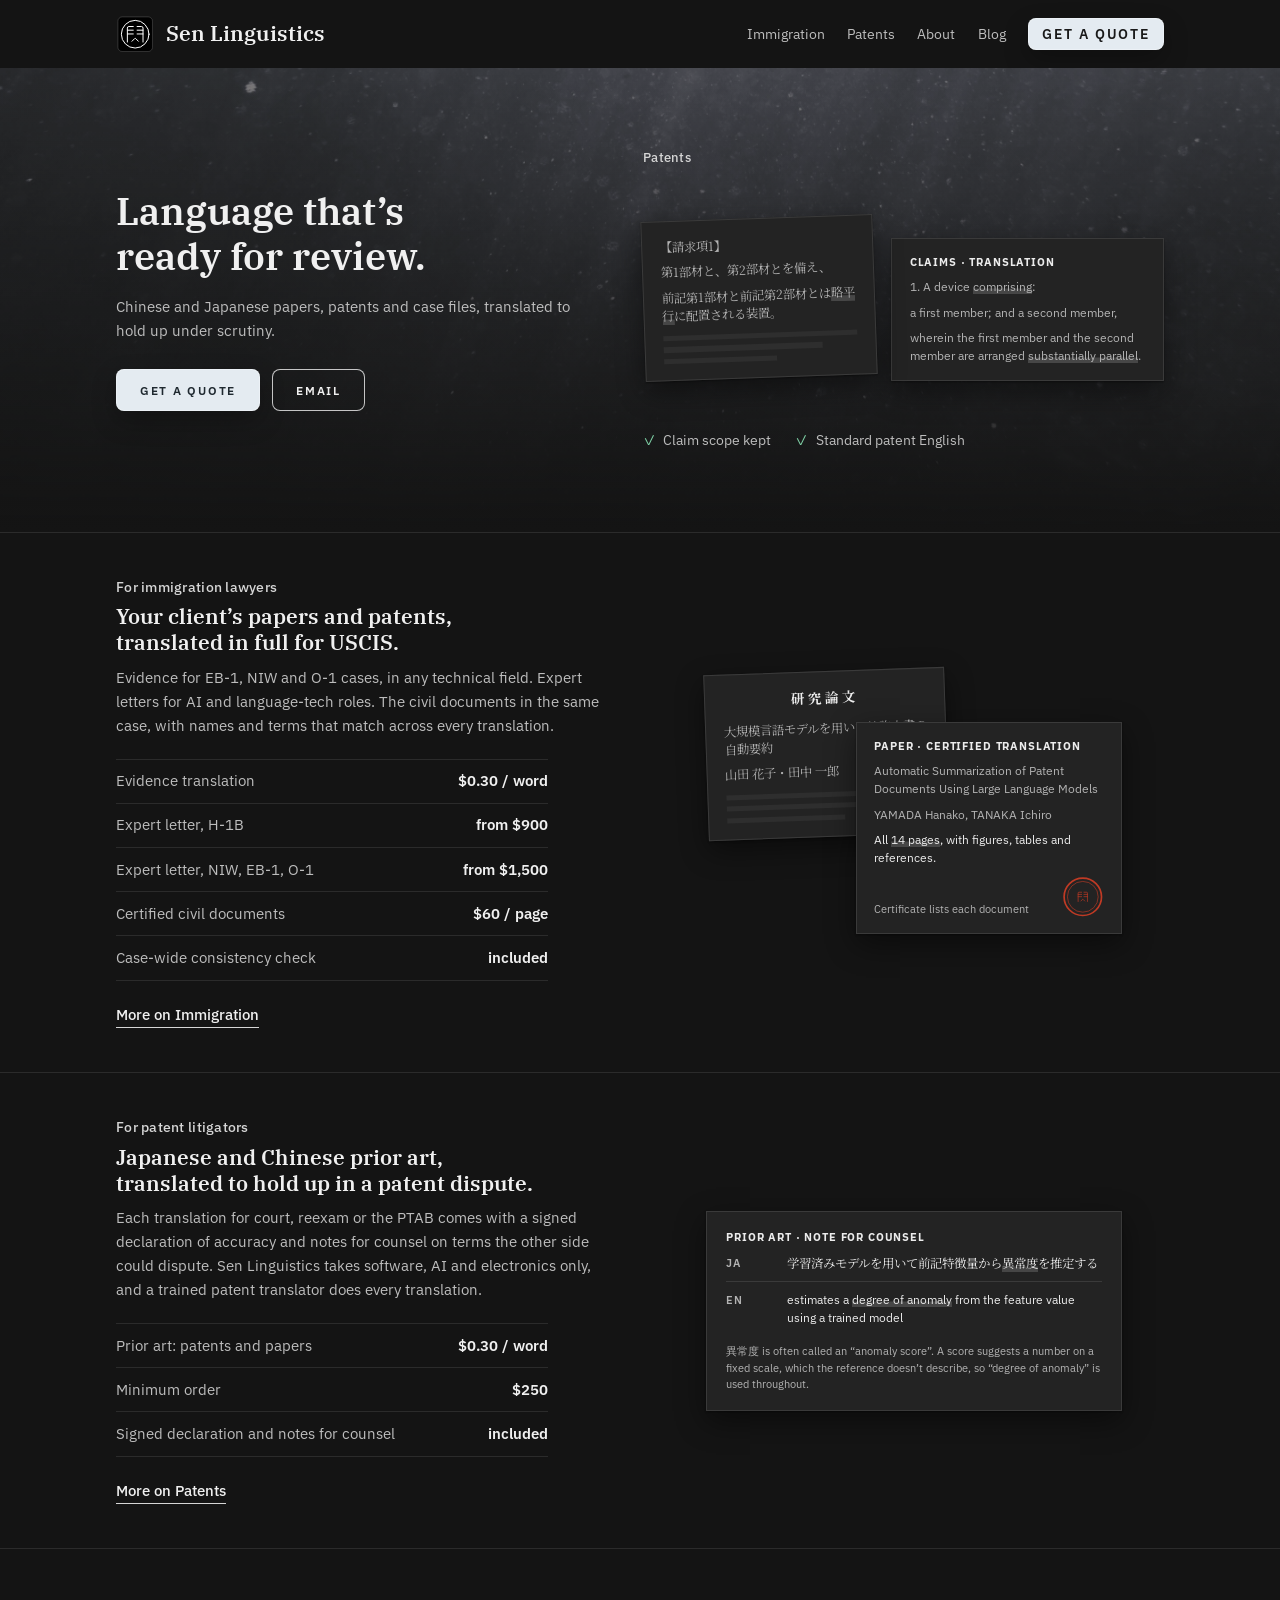
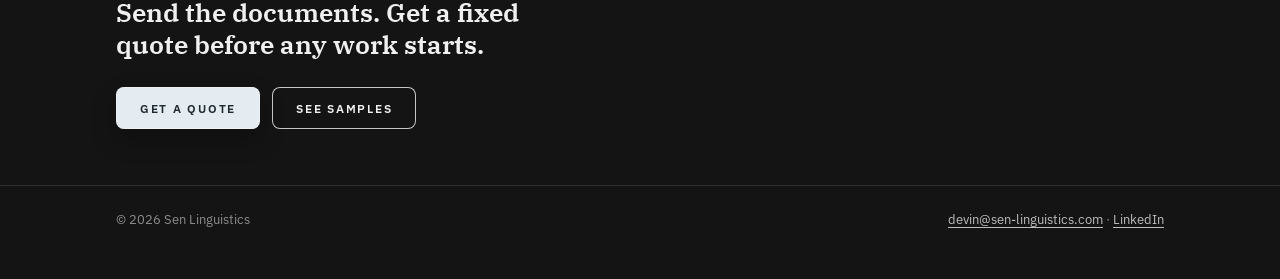
==== index.html @ d00430a5 "copy: drop commas before "and" where it joins phrases, not clauses Co-Authored-By: Claude Opus 5.5 <" ====
<!doctype html>
<html lang="en">
<head>
<meta charset="utf-8">
<meta name="viewport" content="width=device-width, initial-scale=1, viewport-fit=cover">
<title>Sen Linguistics · Chinese and Japanese translation for US cases</title>
<meta name="description" content="Sen Linguistics makes Chinese and Japanese documents hold up in US cases. Evidence translation and AI expert letters for immigration cases. Prior art translation for patent disputes.">
<meta property="og:title" content="Sen Linguistics">
<meta property="og:description" content="Language that's ready for review. Chinese and Japanese papers, patents and case files, translated to hold up under scrutiny.">
<meta property="og:type" content="website">
<meta property="og:url" content="https://sen-linguistics.com/">
<meta name="theme-color" content="#15181b">
<link rel="icon" type="image/png" href="images/favicon1.png">
<link rel="preconnect" href="https://fonts.googleapis.com">
<link rel="preconnect" href="https://fonts.gstatic.com" crossorigin>
<link href="https://fonts.googleapis.com/css2?family=IBM+Plex+Sans:wght@400;500;600;700&family=IBM+Plex+Serif:wght@500;600&display=swap" rel="stylesheet">
<link href="https://fonts.googleapis.com/css2?family=Noto+Serif+JP:wght@500&display=swap" rel="stylesheet">
<link href="https://fonts.googleapis.com/css2?family=Noto+Serif+SC:wght@500&text=0123456789%E3%80%80%E3%80%82%E4%B8%80%E4%B8%89%E4%B9%9D%E4%B9%A6%E4%BA%8E%E4%BA%AC%E4%BA%B2%E4%BC%9F%E5%85%AC%E5%85%B9%E5%87%BA%E5%8C%97%E5%9B%9B%E5%9B%BD%E5%A4%84%E5%B8%82%E5%B9%B4%E5%BB%BA%E5%BC%A0%E6%97%A5%E6%98%8E%E6%9C%88%E6%9D%8E%E6%AF%8D%E7%88%B6%E7%94%9F%E7%A7%80%E8%8B%B1%E8%AF%81%EF%BC%9A&display=swap" rel="stylesheet">
<link rel="stylesheet" href="assets/site.css?v=20261106f">
</head>
<body>
<a class="skip" href="#main">Skip to content</a>

<svg width="0" height="0" style="position:absolute" aria-hidden="true">
  <symbol id="seal" viewBox="0 0 100 100">
    <circle cx="50" cy="50" r="45" fill="none" stroke="currentColor" stroke-width="4"/>
    <circle cx="50" cy="50" r="37" fill="none" stroke="currentColor" stroke-width="1.5"/>
    <g fill="none" stroke="currentColor" stroke-width="3" stroke-linecap="round" transform="translate(50 50) scale(.55) translate(-50 -50)">
      <path d="M29.6 70.5V34q0-4 4-4H45M29.6 39.6H45M29.6 49.4H45"/>
      <path d="M70.4 70.5V34q0-4-4-4H55M70.4 39.6H55M70.4 49.4H55"/>
      <path d="M41.7 68.4l7-7q1.3-1.3 2.6 0l7 7"/>
    </g>
  </symbol>
</svg>

<header class="masthead">
  <div class="wrap">
    <a class="brand" href="index.html" aria-label="Sen Linguistics home">
      <svg viewBox="0 0 100 100" aria-hidden="true">
        <rect class="logo-bg" x="5" y="5" width="90" height="90" rx="11"/>
        <g class="logo-ln" fill="none" stroke-width="2.6" stroke-linecap="round" stroke-linejoin="round">
          <circle cx="50" cy="50" r="36"/>
          <path d="M29.6 70.5V34q0-4 4-4H45M29.6 39.6H45M29.6 49.4H45"/>
          <path d="M70.4 70.5V34q0-4-4-4H55M70.4 39.6H55M70.4 49.4H55"/>
          <path d="M41.7 68.4l7-7q1.3-1.3 2.6 0l7 7"/>
        </g>
      </svg>
      Sen Linguistics
    </a>
    <nav class="nav" aria-label="Main">
      <a href="immigration.html">Immigration</a>
      <a href="patents.html">Patents</a>
      <a href="about.html">About</a>
      <a href="blog/">Blog</a>
      <a class="btn primary" href="quote.html">Get a quote</a>
    </nav>
  </div>
</header>

<main id="main">

<section class="hero">
  <div class="wrap">
    <div>
      <h1>Language that&rsquo;s ready for review.</h1>
      <p class="lede">Chinese and Japanese papers, patents and case files, translated to hold up under scrutiny.</p>
      <div class="ctas">
        <a class="btn primary" href="quote.html">Get a quote</a>
        <a class="btn ghost" href="mailto:devin@sen-linguistics.com">Email</a>
      </div>
    </div>

    <figure class="file" aria-label="Examples of finished work: immigration and patents">
      <div class="slides">
        <div class="slide is-on" aria-hidden="false">
          <p class="kind">Immigration</p>
          <div class="docs">
            <div class="doc g1 zh" lang="zh-Hans">
              <p class="t">公证书</p>
              <p class="s">兹证明张伟于一九九三年四月一日出生于北京市。</p>
              <p class="s">父亲：张建国　母亲：李秀英</p>
              <div class="lines"><i></i><i></i></div>
              <div class="end"><span class="hanko">公证<br>处</span></div>
            </div>
            <div class="doc g2">
              <p class="t">Notarial certificate (birth) · certified translation</p>
              <p class="s">This is to certify that <mark>ZHANG Wei</mark> was born in Beijing on <mark>April 1, 1993</mark>.</p>
              <p class="s">Father: ZHANG Jianguo. Mother: LI Xiuying.</p>
              <p class="s">[Seal: Notary public office]</p>
              <div class="end"><svg class="seal" aria-hidden="true"><use href="#seal"/></svg></div>
            </div>
          </div>
          <p class="result"><span>Names match the passport</span><span>Certified to USCIS rules</span></p>
        </div>
        <div class="slide" aria-hidden="true">
          <p class="kind">Patents</p>
          <div class="docs">
            <div class="doc g1" lang="ja">
              <p class="s">【請求項1】</p>
              <p class="s">第1部材と、第2部材とを備え、</p>
              <p class="s">前記第1部材と前記第2部材とは<mark>略平行</mark>に配置される装置。</p>
              <div class="lines"><i></i><i></i><i></i></div>
            </div>
            <div class="doc g2">
              <p class="t">Claims · translation</p>
              <p class="s">1. A device <mark>comprising</mark>:</p>
              <p class="s">a first member; and a second member,</p>
              <p class="s">wherein the first member and the second member are arranged <mark>substantially parallel</mark>.</p>
            </div>
          </div>
          <p class="result"><span>Claim scope kept</span><span>Standard patent English</span></p>
        </div>
      </div>
    </figure>
  </div>
</section>

<div class="doors">
  <section class="door" id="immigration">
    <div class="wrap">
      <div>
        <p class="who">For immigration lawyers</p>
        <h2>Your client&rsquo;s papers and patents, translated in full for USCIS.</h2>
        <p class="sub">Evidence for EB-1, NIW and O-1 cases, in any technical field. Expert letters for AI and language-tech roles. The civil documents in the same case, with names and terms that match across every translation.</p>
        <ul class="menu">
          <li><span>Evidence translation</span><b>$0.30 / word</b></li>
          <li><span>Expert letter, H-1B</span><b>from $900</b></li>
          <li><span>Expert letter, NIW, EB-1, O-1</span><b>from $1,500</b></li>
          <li><span>Certified civil documents</span><b>$60 / page</b></li>
          <li><span>Case-wide consistency check</span><b>included</b></li>
        </ul>
        <a class="more" href="immigration.html">More on Immigration</a>
      </div>
      <div class="pic">
        <div class="stack">
          <div class="doc d1" lang="ja">
            <p class="t">研究論文</p>
            <p class="s">大規模言語モデルを用いた特許文書の自動要約</p>
            <p class="s">山田 花子・田中 一郎</p>
            <div class="lines"><i></i><i></i><i></i></div>
          </div>
          <div class="doc d2">
            <p class="t">Paper · certified translation</p>
            <p class="s">Automatic Summarization of Patent Documents Using Large Language Models</p>
            <p class="s">YAMADA Hanako, TANAKA Ichiro</p>
            <p>All <mark>14 pages</mark>, with figures, tables and references.</p>
            <div class="foot"><span>Certificate lists each document</span><svg class="seal" aria-hidden="true"><use href="#seal"/></svg></div>
          </div>
        </div>
      </div>
    </div>
  </section>

  <section class="door" id="patents">
    <div class="wrap">
      <div>
        <p class="who">For patent litigators</p>
        <h2>Japanese and Chinese prior art, translated to hold up in a patent dispute.</h2>
        <p class="sub">Each translation for court, reexam or the PTAB comes with a signed declaration of accuracy and notes for counsel on terms the other side could dispute. Sen Linguistics takes software, AI and electronics only, and a trained patent translator does every translation.</p>
        <ul class="menu">
          <li><span>Prior art: patents and papers</span><b>$0.30 / word</b></li>
          <li><span>Minimum order</span><b>$250</b></li>
          <li><span>Signed declaration and notes for counsel</span><b>included</b></li>
        </ul>
        <a class="more" href="patents.html">More on Patents</a>
      </div>
      <div class="pic">
        <div class="doc claim">
          <p class="t">Prior art · note for counsel</p>
          <div class="row"><span class="k">JA</span><span class="ja" lang="ja">学習済みモデルを用いて前記特徴量から<mark>異常度</mark>を推定する</span></div>
          <div class="row"><span class="k">EN</span><span>estimates a <mark>degree of anomaly</mark> from the feature value using a trained model</span></div>
          <p class="note"><span lang="ja">異常度</span> is often called an &ldquo;anomaly score&rdquo;. A score suggests a number on a fixed scale, which the reference doesn&rsquo;t describe, so &ldquo;degree of anomaly&rdquo; is used throughout.</p>
        </div>
      </div>
    </div>
  </section>
</div>

<section class="cta">
  <div class="wrap">
    <h2>Send the documents. Get a fixed quote before any work starts.</h2>
    <div class="ctas">
      <a class="btn primary" href="quote.html">Get a quote</a>
      <a class="btn ghost" href="samples.html">See samples</a>
    </div>
  </div>
</section>

</main>

<footer>
  <div class="wrap">
    <span>© 2026 Sen Linguistics</span>
    <span><a href="mailto:devin@sen-linguistics.com">devin@sen-linguistics.com</a> · <a href="https://www.linkedin.com/in/dt-johnson/" rel="noopener">LinkedIn</a></span>
  </div>
</footer>
<script src="assets/site.js?v=20261105c"></script>
<script src="assets/motion.js?v=20261106a"></script>
</body>
</html>
---- assets/site.css ----
/* Sen Linguistics site styles (home + quote; later pages reuse these).
   Layout: quiet, ruled, print-like. One idea per section, one picture per idea.
   East Asian touches: the 閃 logo, seal-red marks, and source text inside examples. */
/* Palette taken from the current site: dark slate from the underwater photo,
   white text, pale ice-blue highlights, light buttons. Documents in drawings stay paper-white.
   Seal red is only for seals, stamps and marks on documents. One dark look for every viewer. */
:root{
  --paper:#141414;
  --sheet:#1c1c1c;
  --ink:#f0f0f0;
  --ink-2:#bdbdbd;
  --ink-3:#8c8c8c;
  --rule:#2b2b2b;
  --rule-strong:#555555;
  --tint:#202020;
  --accent:#d6d6d6;
  --btn:#ececec;
  --btn-ink:#1a1a1a;
  --btn-hover:#ffffff;
  --shu:#e0664c;
  --shu-soft:rgba(224,102,76,.12);
  --focus:#d6d6d6;
  --ok:#7fd1a6;
  --shadow:0 1px 2px rgba(0,0,0,.4),0 10px 28px rgba(0,0,0,.45);
  --doc:#232323;
  --doc-ink:#ececec;
  --doc-ink-2:#b3b3b3;
  --doc-ink-3:#8a8a8a;
  --doc-rule:#3a3a3a;
  --doc-tint:#2e2e2e;
  --sans:"IBM Plex Sans","Segoe UI",system-ui,sans-serif;
  --serif:"IBM Plex Serif",Georgia,serif;
  --mono:"IBM Plex Mono",ui-monospace,Consolas,monospace;
  --ja:"Noto Serif JP","Hiragino Mincho ProN","Yu Mincho",serif;
  --zh:"Noto Serif SC","Songti SC","SimSun",serif;
  color-scheme:dark;
}

*{box-sizing:border-box}
[hidden]{display:none!important}
html{-webkit-text-size-adjust:100%}
@media (prefers-reduced-motion: no-preference){html{scroll-behavior:smooth}}
body{margin:0;background:var(--paper);color:var(--ink);font-family:var(--sans);font-size:15px;line-height:1.6}
a{color:inherit;text-decoration-thickness:1px;text-underline-offset:.22em}
a:hover{color:var(--accent)}
:focus-visible{outline:2px solid var(--focus);outline-offset:2px}
p{margin:0}
h1,h2,h3{margin:0;font-family:var(--serif);font-weight:600;text-wrap:balance}
.wrap{max-width:68rem;margin:0 auto;padding-left:max(20px,env(safe-area-inset-left,0px));padding-right:max(20px,env(safe-area-inset-right,0px))}
.ja{font-family:var(--ja)}
.draft{color:var(--shu);font-size:.7rem;white-space:nowrap;font-weight:400;vertical-align:.1em;margin-left:.3em}
.skip{position:absolute;left:-999px;top:.5rem;background:var(--ink);color:var(--paper);padding:.4rem .8rem;z-index:10}
.skip:focus{left:1rem}
section[id]{scroll-margin-top:1rem}

/* buttons */
.btn{display:inline-flex;align-items:center;gap:.5rem;font:inherit;font-weight:600;font-size:.95rem;text-decoration:none;padding:.7rem 1.15rem;border:1px solid var(--ink);line-height:1.2;cursor:pointer}
.btn.primary{background:var(--btn);color:var(--btn-ink);border-color:var(--btn)}
.btn.primary:hover{background:var(--btn-hover);border-color:var(--btn-hover);color:var(--btn-ink)}
.btn.ghost{background:transparent;color:var(--ink)}
.btn.ghost:hover{border-color:var(--accent);color:var(--accent)}
.more{font-weight:500;font-size:.92rem;text-decoration:none;border-bottom:1px solid var(--accent);padding-bottom:.05rem}
.more:hover{color:var(--accent)}

/* header */
.masthead .wrap{display:flex;align-items:center;gap:1.5rem;min-height:4.25rem;flex-wrap:wrap;padding-block:.6rem}
.brand{display:flex;align-items:center;gap:.7rem;text-decoration:none;font-family:var(--serif);font-weight:600;font-size:1.3rem;letter-spacing:.005em}
.brand svg{width:2.4rem;height:2.4rem;flex:none}
.logo-bg{fill:#000;stroke:rgba(255,255,255,.22);stroke-width:2} .logo-ln{stroke:#fff}
.nav{display:flex;align-items:center;gap:1.4rem;flex-wrap:wrap;font-size:.9rem;margin-left:auto}
.nav a{text-decoration:none;color:var(--ink-2)}
.nav a:hover,.nav a[aria-current]{color:var(--ink)}
.nav a.btn{color:var(--btn-ink);padding:.45rem .85rem;font-size:.88rem}
.nav a.btn:hover{color:var(--btn-ink)}

/* ---------- HOME ---------- */
/* Hero: promise + who on the left, a 3-slide rotation of finished work on the right.
   Then one row per client (Immigration, Patents, Workflows): label, heading, prices, picture. */

/* paper documents inside drawings */
.doc{--seal:#c03a24;background:var(--doc);color:var(--doc-ink);border:1px solid var(--doc-rule);box-shadow:var(--shadow);font-size:.78rem;line-height:1.45}
.doc p+p{margin-top:.45rem}
.doc .t{font-weight:700;font-size:.66rem;letter-spacing:.08em;text-transform:uppercase;color:var(--doc-ink)}
.doc .s{color:var(--doc-ink-2)}
.doc mark{background:none;color:inherit;box-shadow:inset 0 -.45em 0 rgba(255,255,255,.16)}
.doc .lines{display:grid;gap:.4rem;margin-top:.7rem}
.doc .lines i{display:block;height:.32rem;background:var(--doc-tint)}
.doc .lines i:nth-child(2){width:82%} .doc .lines i:nth-child(3){width:58%}
.doc .end{display:flex;justify-content:flex-end;margin-top:.6rem}
.doc .hit{background:rgba(192,58,36,.1);box-shadow:inset 0 -2px 0 var(--seal)}
.doc .why{border-left:2px solid var(--seal);padding-left:.6rem;font-size:.7rem;color:var(--doc-ink-2)}
.seal{width:2.6rem;height:2.6rem;color:var(--seal);flex:none}
.hanko{border:2px solid var(--seal);color:var(--seal);display:grid;place-items:center;width:2.7rem;height:2.7rem;font-size:.62rem;line-height:1.1;text-align:center;font-family:var(--ja);transform:rotate(4deg)}

/* hero */
.hero{padding-block:3rem}
.hero .wrap{display:grid;grid-template-columns:minmax(0,.95fr) minmax(0,1.05fr);gap:3.5rem;align-items:center}
.hero h1{font-size:clamp(1.45rem,2.4vw,1.85rem);line-height:1.22}
.hero .lede{margin-top:1rem;color:var(--ink-2);max-width:32rem}
.ctas{display:flex;flex-wrap:wrap;gap:.75rem;margin-top:1.6rem}

/* "Work for and with": names only, slow scroll */
.logos{margin-top:2.25rem;max-width:34rem}
.lk{font-size:.75rem;color:var(--ink-3);margin-bottom:.6rem}
.lv{display:flex;overflow:hidden;-webkit-mask-image:linear-gradient(90deg,transparent,#000 8%,#000 92%,transparent);mask-image:linear-gradient(90deg,transparent,#000 8%,#000 92%,transparent)}
.lt{display:flex;align-items:center;gap:2.5rem;margin:0;padding:0 2.5rem 0 0;list-style:none;flex:none;animation:lscroll 28s linear infinite}
.lt li{white-space:nowrap;color:#9a9a9a;line-height:1.1;font-family:var(--serif);font-weight:500;font-size:1.05rem}
.lt small{font-size:1em}
@keyframes lscroll{to{transform:translateX(-100%)}}
@media (prefers-reduced-motion: reduce){
  .lt{animation:none;flex-wrap:wrap;row-gap:1rem}
  .lv{flex-wrap:wrap;-webkit-mask-image:none;mask-image:none}
  .lt[aria-hidden]{display:none}
}

/* hero slides */
.file{margin:0;min-width:0}
.slides{display:grid}
.slide{grid-area:1/1;display:grid;gap:1rem;align-content:start;opacity:0;visibility:hidden;transition:opacity 1.6s ease,visibility 0s linear 1.6s}
.slide.is-on{opacity:1;visibility:visible;transition:opacity 1.6s ease}
@media (prefers-reduced-motion: reduce){.slide,.slide.is-on{transition:none}}
.kind{font-size:.8rem;color:var(--accent);font-weight:500;letter-spacing:.02em}
.docs{display:grid;grid-template-columns:minmax(0,.85fr) minmax(0,1fr);gap:1rem;align-items:start}
.docs .doc{padding:1rem 1.1rem}
.g1{transform:rotate(-2deg);font-family:var(--ja)}
.g1 .t{font-family:var(--ja);text-transform:none;letter-spacing:.2em;font-size:.9rem;text-align:center;margin-bottom:.7rem}
.g1.en{font-family:var(--sans);transform:rotate(-1.5deg)}
.g1.en .t{font-family:var(--sans);letter-spacing:.08em;text-transform:uppercase;font-size:.66rem;text-align:left;margin-bottom:.5rem}
.g1 .why{margin-top:.7rem}
.g1.zh,.g1.zh .t,.g1.zh .hanko{font-family:var(--zh)}
.g2{margin-top:1.25rem}
.q{display:grid;grid-template-columns:1fr auto;gap:.1rem 1rem;margin:.5rem 0 0;font-size:.8rem}
.q dt{color:var(--doc-ink-2);padding-block:.3rem;border-top:1px solid var(--doc-rule)}
.q dd{margin:0;padding-block:.3rem;border-top:1px solid var(--doc-rule);text-align:right;font-weight:600;font-variant-numeric:tabular-nums}
.q dd.f{color:var(--seal)}
.result{display:flex;flex-wrap:wrap;gap:.3rem 1.5rem;font-size:.85rem;color:var(--ink-2)}
.result>span::before{content:"\2713";color:var(--ok);margin-right:.45rem}

/* client rows */
.doors{border-top:1px solid var(--rule)}
.door{border-bottom:1px solid var(--rule)}
.door .wrap{display:grid;grid-template-columns:minmax(0,1fr) minmax(0,1fr);gap:3rem;align-items:center;padding-block:2.75rem}
.who{font-size:.85rem;color:var(--accent);font-weight:500;letter-spacing:.02em}
.door h2{font-size:1.3rem;line-height:1.25;margin-top:.35rem}
.door .sub{margin-top:.6rem;color:var(--ink-2)}
.menu{margin:1.3rem 0 0;padding:0;list-style:none;max-width:27rem;display:grid;border-bottom:1px solid var(--rule)}
.menu li{display:flex;justify-content:space-between;align-items:baseline;gap:1rem;padding-block:.6rem;border-top:1px solid var(--rule)}
.menu span{color:var(--ink-2)}
.menu b{font-weight:600;font-variant-numeric:tabular-nums;white-space:nowrap}
.door .more{display:inline-block;margin-top:1.4rem}
.pic{display:flex;justify-content:center;min-width:0}

/* immigration picture: diploma + evaluation */
.stack{position:relative;width:min(100%,26rem);height:16.5rem}
.stack .doc{position:absolute;padding:1rem 1.1rem}
.stack .d1{left:0;top:0;width:58%;transform:rotate(-2deg);font-family:var(--ja)}
.stack .d1 .t{font-family:var(--ja);letter-spacing:.2em;font-size:.85rem;text-align:center;text-transform:none;margin-bottom:.7rem}
.stack .d2{right:0;top:3.2rem;width:64%}
.stack .foot{display:flex;justify-content:space-between;align-items:end;margin-top:.6rem;font-size:.66rem;color:var(--doc-ink-2)}

/* patent picture: claim wording */
.claim{width:min(100%,26rem);padding:1.1rem 1.2rem}
.claim .row{display:grid;grid-template-columns:3.2rem 1fr;gap:.6rem;padding-block:.55rem;border-top:1px solid var(--doc-rule)}
.claim .row:first-of-type{border-top:0}
.claim .k{font-size:.66rem;color:var(--doc-ink-2);font-weight:600;letter-spacing:.06em;padding-top:.15rem}
.claim .note{margin-top:.5rem;font-size:.7rem;color:var(--doc-ink-2)}

/* workflows picture: flags on a draft */
.flagdoc{width:min(100%,26rem);padding:1.1rem 1.2rem;font-size:.82rem}
.flagdoc p+p{margin-top:.6rem}
.flagdoc .t{display:flex;justify-content:space-between;gap:1rem}
.flagdoc .t .n{font-weight:500;letter-spacing:0;text-transform:none;white-space:nowrap}
.flagdoc .why{padding-left:.7rem;font-size:.72rem}

/* ---------- SERVICE PAGES (immigration, later patents) ---------- */
.phead{padding-block:3rem 2.5rem;border-bottom:1px solid var(--rule)}
.phead h1{font-size:clamp(1.45rem,2.4vw,1.85rem);line-height:1.22;margin-top:.35rem;max-width:40rem}
.phead .lede{margin-top:1rem;color:var(--ink-2);max-width:38rem}
.jump{display:flex;flex-wrap:wrap;gap:.4rem 1.4rem;margin:1.4rem 0 0;padding:0;list-style:none;font-size:.9rem}
.jump a{color:var(--ink-2);text-decoration:none;border-bottom:1px solid var(--rule-strong)}
.jump a:hover{color:var(--accent);border-color:var(--accent)}
.svc{border-bottom:1px solid var(--rule)}
.svc .wrap{display:grid;grid-template-columns:minmax(0,1.1fr) minmax(0,1fr);gap:3rem;padding-block:2.75rem;align-items:start}
.svc h2{font-size:1.5rem;line-height:1.25;margin-top:.35rem}
.svc .wrap > div > p:not(.who){margin-top:.8rem;color:var(--ink-2);max-width:36rem}
.svc .menu{margin-top:.2rem;max-width:none}
.svc .menu b a{font-weight:500}
.points{margin:1.2rem 0 0;padding:0;list-style:none;display:grid;gap:.5rem;color:var(--ink-2);font-size:.95rem}
.points li{position:relative;padding-left:1.5rem}
.points li::before{content:"\2713";position:absolute;left:0;color:var(--ok)}
.kinds{margin:1rem 0 0;padding-left:1.1rem;color:var(--ink-2);display:grid;gap:.3rem}
.svc p.fine{font-size:.82rem;color:var(--ink-3)}
.faq details{border-top:1px solid var(--rule);padding-block:.75rem}
.faq details:last-child{border-bottom:1px solid var(--rule)}
.faq summary{cursor:pointer;font-weight:500}
.faq summary:hover{color:var(--accent)}
.faq details p{margin-top:.5rem;color:var(--ink-2);font-size:.95rem}
.cta{padding-block:3rem 3.5rem}
.cta h2{font-size:1.5rem;line-height:1.25;max-width:34rem}

/* ---------- QUOTE PAGE ---------- */
.qpage{padding-block:3rem 5rem}
.qpage .wrap{display:grid;grid-template-columns:minmax(0,1fr) minmax(0,31rem);gap:4.5rem;align-items:start}
.qpage h1{font-size:clamp(1.45rem,2.4vw,1.85rem);line-height:1.2}
.qpage .intro{margin-top:.9rem;color:var(--ink-2);max-width:28rem}
.next{margin:2.25rem 0 0;padding:0;list-style:none;border-left:1px solid var(--rule);display:grid;gap:1.4rem}
.next li{position:relative;padding-left:1.5rem}
.next li::before{content:"";position:absolute;left:-.45rem;top:.45rem;width:.9rem;height:.9rem;border-radius:50%;background:var(--paper);border:1.5px solid var(--accent)}
.next b{display:block;font-weight:600}
.next span{display:block;color:var(--ink-2);font-size:.92rem}
.side-note{margin-top:2.25rem;padding-top:1.25rem;border-top:1px solid var(--rule);font-size:.88rem;color:var(--ink-2);display:grid;gap:.5rem}

/* order sheet */
.order{background:var(--sheet);border:1px solid var(--rule-strong);min-width:0;box-shadow:var(--shadow)}
.tabs{display:grid;grid-template-columns:1fr 1fr;border-bottom:1px solid var(--rule-strong)}
.tabs button{font:inherit;font-weight:600;font-size:.95rem;text-align:left;padding:.8rem .95rem;background:var(--tint);color:var(--ink-2);border:0;cursor:pointer;line-height:1.3}
.tabs button + button{border-left:1px solid var(--rule-strong)}
.tabs button small{display:block;font-weight:400;font-size:.74rem;color:var(--ink-3)}
.tabs button[aria-selected="true"]{background:var(--sheet);color:var(--ink);box-shadow:inset 0 3px 0 var(--accent)}
.panel{padding:1.1rem 1rem 1.2rem}
.grid{display:grid;grid-template-columns:1fr 1fr}
.box{border:1px solid var(--rule);margin:-1px 0 0 -1px;padding:.45rem .65rem .55rem;display:flex;flex-direction:column;min-width:0;background:var(--sheet)}
.box.full{grid-column:1/-1}
.box > .lbl{font-size:.74rem;color:var(--ink-2);font-weight:500;line-height:1.3;margin-bottom:.15rem;padding:0}
.box > .lbl em{font-style:normal;color:var(--ink-3);font-weight:400}
.box:focus-within{border-color:var(--focus);position:relative;z-index:1;box-shadow:inset 0 0 0 1px var(--focus)}
.box.bad{border-color:var(--shu);position:relative;z-index:1}
.opt-row{display:flex;gap:.6rem;align-items:baseline;font-size:.92rem;cursor:pointer;padding-block:.15rem}
.opt-row input{accent-color:var(--accent);flex:none}
.opt-row em{display:block;font-style:normal;font-size:.78rem;color:var(--ink-3);line-height:1.4}
.box .err{font-size:.74rem;color:var(--shu);line-height:1.3}
input[type=text],input[type=email],select,textarea{font:inherit;font-size:16px;color:var(--ink);background:transparent;border:0;padding:.1rem 0;width:100%;min-width:0;border-radius:0}
select option{background:var(--sheet);color:var(--ink)}
input:focus,select:focus,textarea:focus{outline:none}
textarea{resize:vertical;min-height:4.5rem;line-height:1.5}
fieldset{border:0;margin:0;min-width:0}
.ticks{display:flex;flex-wrap:wrap;gap:.15rem 1rem}
.ticks label{display:flex;align-items:center;gap:.4rem;font-size:.92rem;cursor:pointer}
.ticks input{accent-color:var(--accent)}
.drop{display:flex;gap:.8rem;align-items:center;margin-top:.8rem;padding:.9rem .9rem;border:1px dashed var(--ink-3);background:var(--tint);cursor:pointer;position:relative}
.drop.over{border-style:solid;border-color:var(--accent)}
.drop:focus-within{outline:2px solid var(--focus);outline-offset:2px}
.drop svg{flex:none;color:var(--ink-2)}
.drop strong{display:block;font-size:.95rem}
.drop span{font-size:.8rem;color:var(--ink-2);line-height:1.4;display:block}
.drop input{position:absolute;width:1px;height:1px;opacity:0;pointer-events:none}
.files{list-style:none;margin:.4rem 0 0;padding:0;font-size:.82rem}
.files li{display:flex;align-items:baseline;gap:.6rem;border-bottom:1px dotted var(--rule);padding:.15rem 0}
.files .fn{overflow:hidden;text-overflow:ellipsis;white-space:nowrap;flex:1;min-width:0}
.files .fs{color:var(--ink-3);flex:none}
.files button{font:inherit;font-size:.78rem;background:none;border:0;padding:0 .1rem;color:var(--ink-2);text-decoration:underline;cursor:pointer;flex:none}
.files button:hover{color:var(--accent)}
.submit{display:flex;align-items:center;justify-content:space-between;gap:.8rem;flex-wrap:wrap;margin-top:1rem}
.submit p{font-size:.8rem;color:var(--ink-2);max-width:16rem;line-height:1.45}
button.go{font:inherit;font-weight:600;font-size:.95rem;background:var(--btn);color:var(--btn-ink);border:1px solid var(--btn);padding:.65rem 1.15rem;cursor:pointer}
button.go:hover{background:var(--btn-hover);border-color:var(--btn-hover)}
.ticket{padding:1.2rem 1rem 1.3rem}
.ticket:focus{outline:none}
.ticket h3{font-size:1.15rem;margin-bottom:.3rem}
.ticket .ref{font-family:var(--mono);font-size:.85rem;color:var(--ok);margin-bottom:.6rem}
.ticket dl{display:grid;grid-template-columns:auto 1fr;gap:.2rem .9rem;font-size:.88rem;margin:.6rem 0}
.ticket dt{color:var(--ink-2)}
.ticket dd{margin:0;overflow-wrap:anywhere}
.ticket p{font-size:.9rem;margin-bottom:.8rem}
.ticket .note{font-size:.78rem;color:var(--ink-3)}
.ticket button{font:inherit;font-size:.85rem;background:none;border:0;padding:0;text-decoration:underline;color:var(--ink-2);cursor:pointer}

/* footer */
footer{border-top:1px solid var(--rule);padding-block:1.5rem 3rem;font-size:.8rem;color:var(--ink-3)}
footer .wrap{display:flex;justify-content:space-between;gap:.5rem 1.5rem;flex-wrap:wrap}
footer a{color:var(--ink-2)}

/* ---------- about page ---------- */
.portrait{display:block;width:10rem;height:10rem;object-fit:cover;object-position:50% 30%;border:1px solid var(--rule-strong);margin-bottom:1.2rem}
.pubs{margin:.2rem 0 0;padding:0;list-style:none;display:grid;border-bottom:1px solid var(--rule)}
.pubs li{border-top:1px solid var(--rule);padding-block:.8rem;color:var(--ink-2);font-size:.92rem;line-height:1.5}
.pubs cite{display:block;font-style:normal;font-weight:500;color:var(--ink);margin-bottom:.15rem}
.pubs .src{display:block;font-size:.84rem;color:var(--ink-3)}

/* ---------- samples page ---------- */
.sample{border-bottom:1px solid var(--rule)}
.sample .wrap{padding-block:2.75rem}
.sample h2{font-size:1.5rem;line-height:1.25;margin-top:.35rem}
.sample .intro{margin-top:.8rem;color:var(--ink-2);max-width:40rem}
.pair{display:grid;grid-template-columns:minmax(0,1fr) minmax(0,1fr);gap:1.25rem;margin-top:1.6rem;align-items:start}
.pair figure{margin:0;min-width:0}
.pair figcaption{font-size:.8rem;color:var(--ink-3);margin-bottom:.5rem}
.sample .doc{padding:1.3rem 1.4rem;font-size:.86rem;line-height:1.6}
.sample .doc h3{font-family:inherit;font-size:1rem;font-weight:700;line-height:1.4;margin-bottom:.7rem}
.sample .doc h3.ctr{text-align:center;letter-spacing:.04em}
.sample .doc[lang="ja"]{font-family:var(--ja)}
.sample .doc[lang|="zh"]{font-family:var(--zh)}
.sample .doc .sec{font-weight:700;margin-top:.9rem;padding-top:.55rem;border-top:1px solid var(--doc-rule)}
.sample .doc .cap{margin-top:.8rem;font-size:.8rem;color:var(--doc-ink-2)}
.sample .doc sup{font-size:.65em}
.rec{display:grid;grid-template-columns:minmax(0,max-content) minmax(0,1fr);gap:.2rem 1rem;margin:.4rem 0 0}
.rec dt{color:var(--doc-ink-2);max-width:11rem}
.rec dd{margin:0}
.end-note{margin-top:.7rem;font-size:.8rem;color:var(--doc-ink-2)}
.sign{display:flex;flex-wrap:wrap;justify-content:space-between;align-items:center;gap:.6rem 1rem;margin-top:.8rem}
.sign p{flex:1 1 14rem}
.tr-seal{font-size:.75rem;color:var(--seal);border:1px dashed var(--seal);padding:.3rem .45rem;white-space:nowrap}
.doc.cert{margin-top:1.25rem;max-width:44rem}
.doc.letter{margin-top:1.6rem;max-width:44rem}
.doc.letter ol{margin:.4rem 0 0;padding-left:1.3rem}
.flip{display:none}
.points.look{margin-top:1.4rem}
.sample p.fine{margin-top:1rem;font-size:.82rem;color:var(--ink-3)}

/* ---------- narrow screens ---------- */
@media (max-width:960px){
  .qpage .wrap{grid-template-columns:minmax(0,1fr);gap:2.75rem}
}
@media (max-width:820px){
  .hero .wrap,.door .wrap,.svc .wrap{grid-template-columns:minmax(0,1fr);gap:2rem}
  .pair{grid-template-columns:minmax(0,1fr)}
  .flip{display:inline-flex;margin-top:1.4rem;border:1px solid var(--rule-strong)}
  .flip button{font:inherit;font-size:.88rem;font-weight:500;padding:.5rem .95rem;background:transparent;color:var(--ink-2);border:0;cursor:pointer}
  .flip button + button{border-left:1px solid var(--rule-strong)}
  .flip button[aria-pressed="true"]{background:var(--btn);color:var(--btn-ink)}
  .flip + .pair{margin-top:.9rem}
  .flip + .pair figcaption{display:none}
  .pair[data-show="en"] figure:first-child,.pair[data-show="src"] figure:last-child{display:none}
  .nav{gap:1rem;margin-left:0}
}
@media (max-width:760px){
  .grid{grid-template-columns:1fr}
}
@media (max-width:480px){
  .stack .d1{width:66%} .stack .d2{width:72%}
}

/* Showing the work: machine vs ours (patents), numbered callouts (immigration),
   process drawing (immigration tools), hover notes (samples). */
.vsec{border-bottom:1px solid var(--rule)}
.vsec .wrap{padding-block:2.75rem}
.vsec h2{font-size:1.5rem;line-height:1.25;margin-top:.35rem}
.vsec .intro{margin-top:.8rem;color:var(--ink-2);max-width:42rem}
.vsec .src{margin-top:1rem;font-size:.8rem;color:var(--ink-3)}
.vs{display:grid;grid-template-columns:repeat(3,minmax(0,1fr));gap:1rem;margin-top:1.6rem}
.vs .doc{padding:1rem 1.1rem;font-size:.86rem;line-height:1.6}
.vs .doc[lang=ja]{font-family:var(--ja)}
.vs .lab{font-size:.68rem;font-weight:700;letter-spacing:.08em;text-transform:uppercase;margin-bottom:.5rem;color:var(--doc-ink-2);font-family:var(--sans)}
.vs .later{margin-top:.7rem;padding-top:.6rem;border-top:1px solid var(--doc-rule)}
.mt-bad{background:rgba(192,58,36,.12);box-shadow:inset 0 -2px 0 #c03a24}
.mt-good{background:rgba(255,255,255,.14);box-shadow:inset 0 -2px 0 #9a9a9a}
.num{display:inline-grid;place-items:center;width:1.05rem;height:1.05rem;border-radius:50%;background:#1b1f22;color:#fff;font:700 .6rem/1 var(--sans);vertical-align:.2em;margin-left:.15rem}
.vsnotes{list-style:none;padding:0;margin:1.2rem 0 0;display:grid;gap:.6rem;max-width:46rem;color:var(--ink-2);font-size:.9rem}
.vsnotes li{display:grid;grid-template-columns:1.6rem 1fr;align-items:start}
.vsnotes .num{background:var(--ink);color:var(--paper);margin:.2rem 0 0}
.vsnotes b{color:var(--ink)}
.callout{display:grid;grid-template-columns:minmax(0,1fr) minmax(0,1fr);gap:2.5rem;padding-bottom:2.75rem;align-items:start}
.callout .doc{padding:1.3rem 1.4rem;font-size:.88rem;line-height:1.65}
.svc .wrap.callout{padding-top:0}
.svc .wrap.callout > .doc > p:not(.who){color:var(--doc-ink);margin-top:0;max-width:none}
.svc .wrap.callout > .doc > p + p{margin-top:.45rem}
.svc .wrap.callout > .doc > p.s{color:var(--doc-ink-2)}
.svc .wrap.stepsrow{display:block;padding-top:0}
.callout .doc .cfoot{margin-top:.8rem;border-top:1px solid var(--doc-rule);padding-top:.6rem}
.pin{display:inline-grid;place-items:center;width:1.25rem;height:1.25rem;border-radius:50%;background:var(--shu);color:#fff;font:700 .66rem/1 var(--sans);vertical-align:.15em;margin-left:.2rem}
.keys{list-style:none;padding:0;margin:0;display:grid;gap:1rem}
.keys li{display:grid;grid-template-columns:1.9rem 1fr;color:var(--ink-2)}
.keys b{color:var(--ink);display:block}
.keys .pin{margin:.15rem 0 0}
.steps{list-style:none;margin:0;padding:0 0 2.75rem;display:grid;grid-template-columns:repeat(4,minmax(0,1fr));gap:2.2rem}
.steps li{position:relative}
.steps li+li::before{content:"";position:absolute;left:-1.75rem;top:3.4rem;width:1.3rem;height:1px;background:var(--ink-3)}
.steps li+li::after{content:"";position:absolute;left:-.6rem;top:calc(3.4rem - 4px);border:4px solid transparent;border-left:6px solid var(--ink-3)}
.steps .ic{display:grid;place-items:center;height:6.8rem;background:var(--sheet);border:1px solid var(--rule-strong);border-radius:6px}
.steps svg{width:5.5rem;height:4.4rem}
.steps .ln{fill:none;stroke:var(--accent);stroke-width:2;stroke-linecap:round;stroke-linejoin:round}
.steps .red{stroke:var(--shu)}
.steps b{display:block;margin-top:.8rem;font-size:.95rem}
.steps span{display:block;color:var(--ink-3);font-size:.82rem}
.tip{position:relative;cursor:help;border-bottom:2px dotted #9a9a9a;outline-offset:2px}
.tip .pop{position:absolute;left:0;top:calc(100% + .5rem);width:17rem;max-width:70vw;background:var(--sheet);color:var(--ink-2);border:1px solid var(--rule-strong);padding:.6rem .75rem;font:400 .78rem/1.5 var(--sans);box-shadow:var(--shadow);opacity:0;pointer-events:none;transition:opacity .15s;z-index:3}
.tip:hover .pop,.tip:focus .pop{opacity:1}
@media (max-width:760px){
  .vs,.callout{grid-template-columns:minmax(0,1fr)}
  .steps{grid-template-columns:repeat(2,minmax(0,1fr))}
  .steps li:nth-child(odd)::before,.steps li:nth-child(odd)::after{display:none}
}

/* Comparison table (patents: court or PTAB vs reexam) */
.cmp{width:100%;border-collapse:collapse;font-size:.9rem}
.cmp th,.cmp td{text-align:left;padding:.6rem .5rem;border-bottom:1px solid var(--rule);vertical-align:top}
.cmp thead th{font-size:.72rem;letter-spacing:.06em;text-transform:uppercase;color:var(--accent);font-weight:600;border-bottom-color:var(--rule-strong)}
.cmp tbody th{font-weight:400;color:var(--ink-2);width:34%}
.cmp td{font-weight:500}

/* photo + motion */
.hero,.phead{position:relative;isolation:isolate;overflow:hidden}
.hero{padding-block:5rem}
.phead{padding-block:4rem 3rem}
.hero::before,.phead::before{content:"";position:absolute;inset:0;z-index:-2;background:url("../images/bg1.jpg") center/cover;opacity:0;animation:bgIn 2.4s cubic-bezier(.2,.7,.2,1) forwards}
.hero::after,.phead::after{content:"";position:absolute;inset:0;z-index:-1;background:linear-gradient(180deg,rgba(20,20,20,.55),rgba(20,20,20,.82) 70%,var(--paper))}
.phead::after{background:linear-gradient(180deg,rgba(20,20,20,.62),rgba(20,20,20,.88) 75%,var(--paper))}
@keyframes bgIn{from{opacity:0;transform:scale(1.12)}to{opacity:1;transform:scale(1.04)}}
.hero .wrap > *,.phead .wrap > *{opacity:0;transform:translateY(14px);animation:up .9s cubic-bezier(.2,.7,.2,1) forwards}
.hero .wrap > *:nth-child(2),.phead .wrap > *:nth-child(2){animation-delay:.25s}
@keyframes up{to{opacity:1;transform:none}}
.reveal{opacity:0;transform:translateY(24px);transition:opacity .9s cubic-bezier(.2,.7,.2,1),transform .9s cubic-bezier(.2,.7,.2,1)}
.reveal.in{opacity:1;transform:none}
main section:not(.hero) figure{transition:transform .25s ease,box-shadow .25s ease}
main section:not(.hero) figure:hover{transform:translateY(-4px);box-shadow:0 14px 34px rgba(0,0,0,.45)}
.btn{transition:background-color .2s ease,color .2s ease,border-color .2s ease,transform .2s ease}
.btn:hover{transform:translateY(-1px)}
@media (prefers-reduced-motion:reduce){
  .hero::before,.phead::before,.hero .wrap > *,.phead .wrap > *{animation:none;opacity:1;transform:none}
  .reveal{opacity:1;transform:none;transition:none}
  main section:not(.hero) figure:hover,.btn:hover{transform:none}
}

/* about: byline and founder portrait */
.byline{display:flex;align-items:center;gap:.75rem;margin-top:1.1rem;font-size:.92rem;color:var(--ink)}
.byline img{width:44px;height:44px;object-fit:cover;object-position:50% 25%;border:1px solid var(--rule-strong)}
.portrait.big{width:13rem;height:auto;aspect-ratio:4/5;object-position:50% 50%}

/* buttons in the style of the old site: rounded, spaced capitals, soft shadow */
.btn{border-radius:8px;text-transform:uppercase;letter-spacing:.14em;font-size:.78rem;font-weight:600;padding:.85rem 1.5rem;border:0;box-shadow:inset 0 0 0 1px var(--ink)}
.btn.primary{background:#e4ebf1;color:#1f2930;box-shadow:inset 0 0 0 1px rgba(255,255,255,.3),0 10px 24px rgba(0,0,0,.25)}
.btn.primary:hover{background:#f0f4f8;color:#1f2930;box-shadow:inset 0 0 0 1px rgba(255,255,255,.35),0 14px 28px rgba(0,0,0,.3)}
.btn.primary:active{background:#d8e2ea;transform:none;box-shadow:inset 0 0 0 1px rgba(255,255,255,.26),0 8px 18px rgba(0,0,0,.25)}
.btn.ghost{background:transparent;color:var(--ink);box-shadow:inset 0 0 0 1px rgba(255,255,255,.75)}
.btn.ghost:hover{background:rgba(255,255,255,.075);color:var(--ink)}
.btn.ghost:active{background:rgba(255,255,255,.175);transform:none}

/* hero slides keep one height: label on top, cards centred, result line at the bottom */
.slide{grid-template-rows:auto 1fr auto;align-content:stretch}
.slide .docs{align-self:center}

/* about: numbered steps and field tags */
.jobsteps{margin:.2rem 0 0;padding:0;list-style:none;counter-reset:st;display:grid;gap:1.1rem}
.jobsteps li{counter-increment:st;position:relative;padding-left:2.6rem;color:var(--ink-2)}
.jobsteps li::before{content:counter(st);position:absolute;left:0;top:-.1rem;width:1.8rem;height:1.8rem;border-radius:50%;box-shadow:inset 0 0 0 1px var(--rule-strong);display:grid;place-items:center;font-size:.8rem;font-weight:600;color:var(--ink)}
.jobsteps b{color:var(--ink);font-weight:600}
.tags{margin:.2rem 0 0;padding:0;list-style:none;display:flex;flex-wrap:wrap;gap:.5rem}
.tags li{padding:.4rem .8rem;border-radius:999px;box-shadow:inset 0 0 0 1px var(--rule-strong);font-size:.88rem;color:var(--ink)}
#record .menu{margin-top:1.4rem;max-width:none}

/* UX pass 2026-11-06 */
/* bigger page titles; closing heading stays below them */
.hero h1,.phead h1,.qpage h1{font-size:clamp(1.8rem,3.2vw,2.4rem);line-height:1.18}
.cta h2{font-size:1.6rem}
.ctas.after-bill{margin-top:1.4rem}
/* logo strip: still row, no cut-off names */
.lt{animation:none;flex-wrap:wrap;row-gap:.6rem;column-gap:2rem;padding-right:0}
.lv{flex-wrap:wrap;-webkit-mask-image:none;mask-image:none}
.lt[aria-hidden]{display:none}
.lv{overflow:visible}
.lt{flex:1 1 100%;min-width:0}
/* quote submit matches the other buttons */
button.go.btn{font-size:.78rem;padding:.85rem 1.5rem;border:0}
/* phone fixes */
.rec dd{overflow-wrap:anywhere}
.triage td:first-child{white-space:nowrap}
@media (max-width:960px){
  .qpage .wrap{row-gap:0}
  .qpage .wrap > div:first-child{display:contents}
  .qpage h1,.qpage .intro{order:-2}
  .qpage .order{order:-1;margin-block:1.6rem 2.4rem}
}
@media (max-width:820px){
  .masthead .wrap{row-gap:.2rem}
  .nav a{padding-block:.6rem}
  .nav a.btn{display:none}
}
@media (max-width:600px){ .prices td.p{white-space:normal;text-align:right;max-width:9rem} }
.triage td.skip{position:static;left:auto;top:auto;background:none;padding:.45rem .4rem .45rem 0;z-index:auto}
/* logo names: tidy 2 x 2 grid */
.lt{display:grid;grid-template-columns:max-content max-content;gap:.55rem 2.25rem}
.lt li{font-size:.95rem;color:#a8a8a8}
.lt small{font-size:.8em;color:var(--ink-3);display:block;font-family:var(--sans);font-weight:400;margin-top:.15rem}
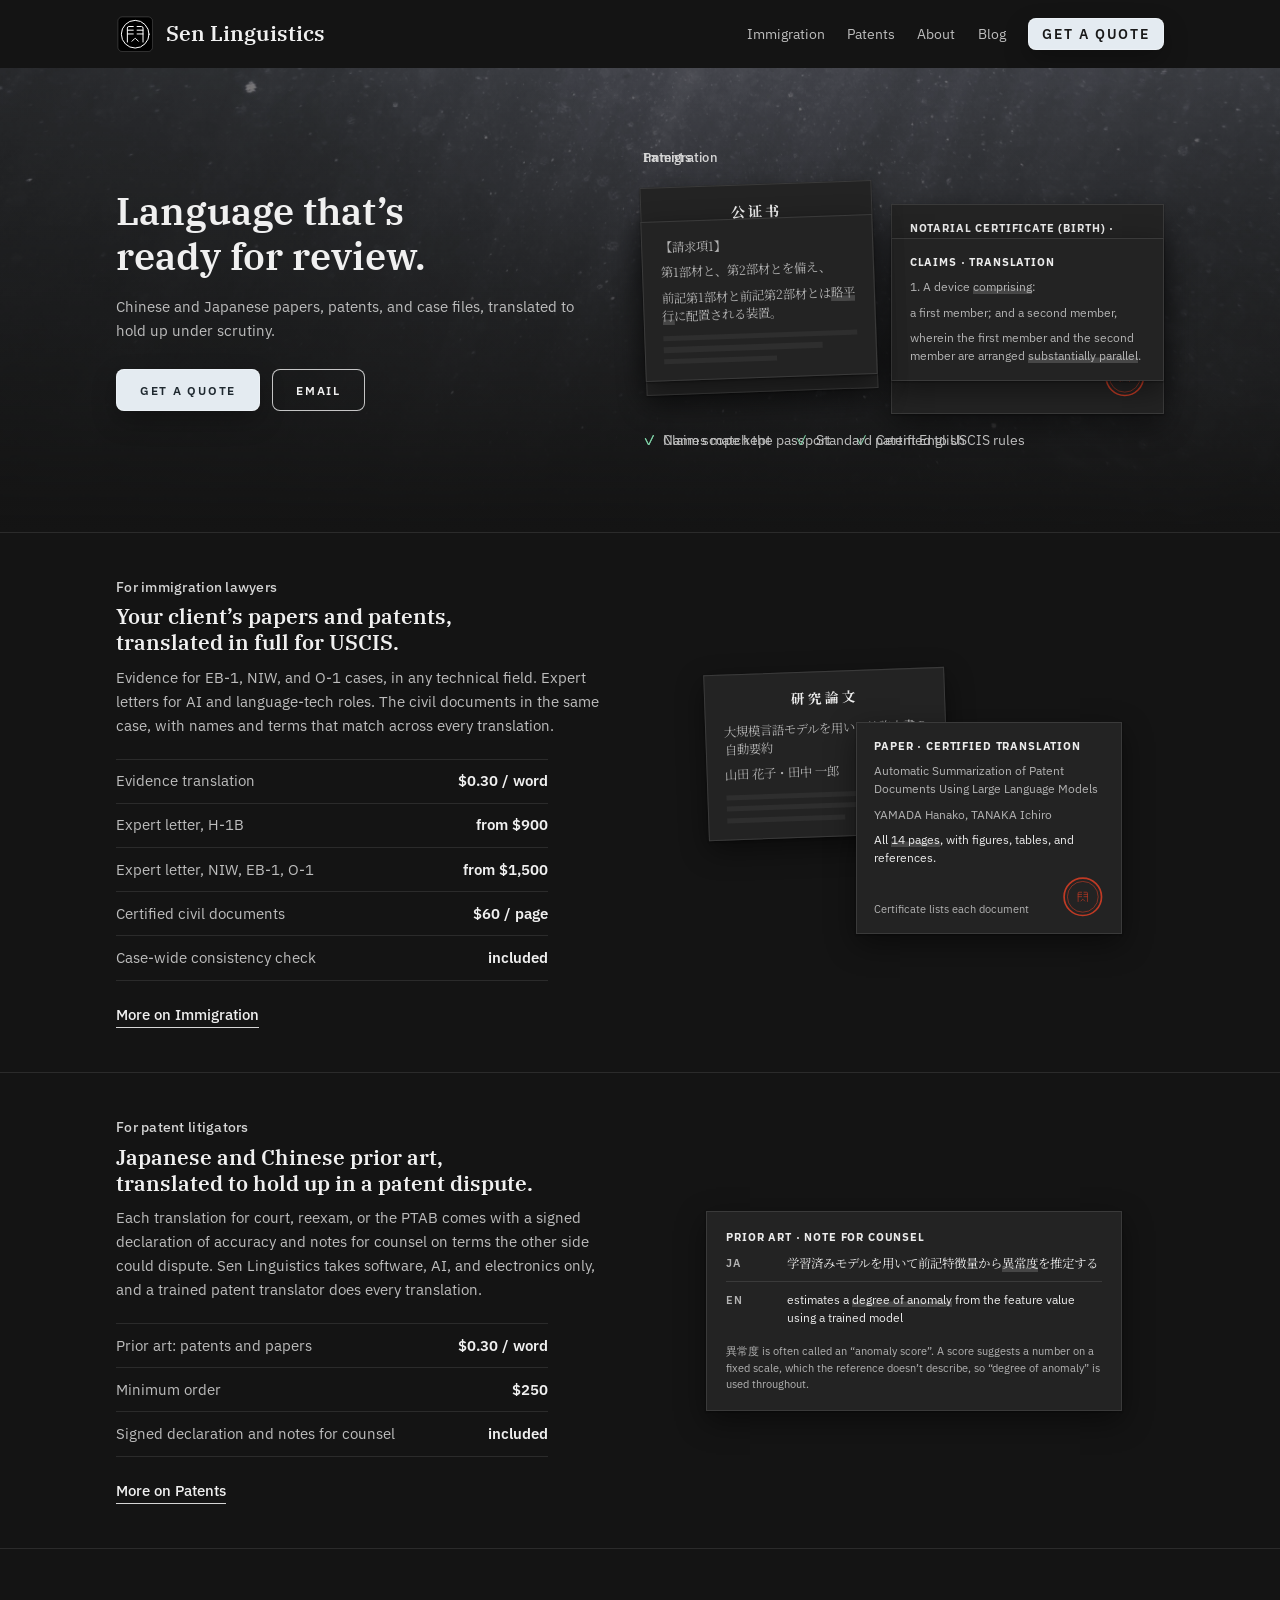
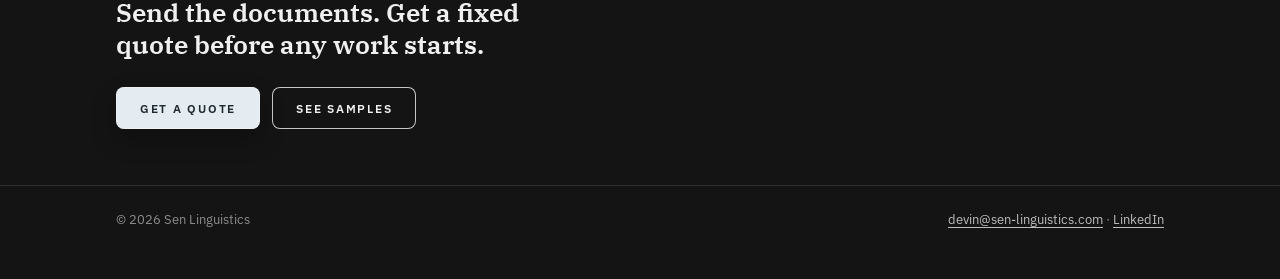
==== commit b0545923: "copy: Oxford comma in every list Co-Authored-By: Claude Opus 5.5 <noreply@anthropic.com>" ====
--- a/index.html
+++ b/index.html
@@ -6,7 +6,7 @@
 <title>Sen Linguistics · Chinese and Japanese translation for US cases</title>
 <meta name="description" content="Sen Linguistics makes Chinese and Japanese documents hold up in US cases. Evidence translation and AI expert letters for immigration cases. Prior art translation for patent disputes.">
 <meta property="og:title" content="Sen Linguistics">
-<meta property="og:description" content="Language that's ready for review. Chinese and Japanese papers, patents and case files, translated to hold up under scrutiny.">
+<meta property="og:description" content="Language that's ready for review. Chinese and Japanese papers, patents, and case files, translated to hold up under scrutiny.">
 <meta property="og:type" content="website">
 <meta property="og:url" content="https://sen-linguistics.com/">
 <meta name="theme-color" content="#15181b">
@@ -63,7 +63,7 @@
   <div class="wrap">
     <div>
       <h1>Language that&rsquo;s ready for review.</h1>
-      <p class="lede">Chinese and Japanese papers, patents and case files, translated to hold up under scrutiny.</p>
+      <p class="lede">Chinese and Japanese papers, patents, and case files, translated to hold up under scrutiny.</p>
       <div class="ctas">
         <a class="btn primary" href="quote.html">Get a quote</a>
         <a class="btn ghost" href="mailto:devin@sen-linguistics.com">Email</a>
@@ -121,7 +121,7 @@
       <div>
         <p class="who">For immigration lawyers</p>
         <h2>Your client&rsquo;s papers and patents, translated in full for USCIS.</h2>
-        <p class="sub">Evidence for EB-1, NIW and O-1 cases, in any technical field. Expert letters for AI and language-tech roles. The civil documents in the same case, with names and terms that match across every translation.</p>
+        <p class="sub">Evidence for EB-1, NIW, and O-1 cases, in any technical field. Expert letters for AI and language-tech roles. The civil documents in the same case, with names and terms that match across every translation.</p>
         <ul class="menu">
           <li><span>Evidence translation</span><b>$0.30 / word</b></li>
           <li><span>Expert letter, H-1B</span><b>from $900</b></li>
@@ -143,7 +143,7 @@
             <p class="t">Paper · certified translation</p>
             <p class="s">Automatic Summarization of Patent Documents Using Large Language Models</p>
             <p class="s">YAMADA Hanako, TANAKA Ichiro</p>
-            <p>All <mark>14 pages</mark>, with figures, tables and references.</p>
+            <p>All <mark>14 pages</mark>, with figures, tables, and references.</p>
             <div class="foot"><span>Certificate lists each document</span><svg class="seal" aria-hidden="true"><use href="#seal"/></svg></div>
           </div>
         </div>
@@ -156,7 +156,7 @@
       <div>
         <p class="who">For patent litigators</p>
         <h2>Japanese and Chinese prior art, translated to hold up in a patent dispute.</h2>
-        <p class="sub">Each translation for court, reexam or the PTAB comes with a signed declaration of accuracy and notes for counsel on terms the other side could dispute. Sen Linguistics takes software, AI and electronics only, and a trained patent translator does every translation.</p>
+        <p class="sub">Each translation for court, reexam, or the PTAB comes with a signed declaration of accuracy and notes for counsel on terms the other side could dispute. Sen Linguistics takes software, AI, and electronics only, and a trained patent translator does every translation.</p>
         <ul class="menu">
           <li><span>Prior art: patents and papers</span><b>$0.30 / word</b></li>
           <li><span>Minimum order</span><b>$250</b></li>
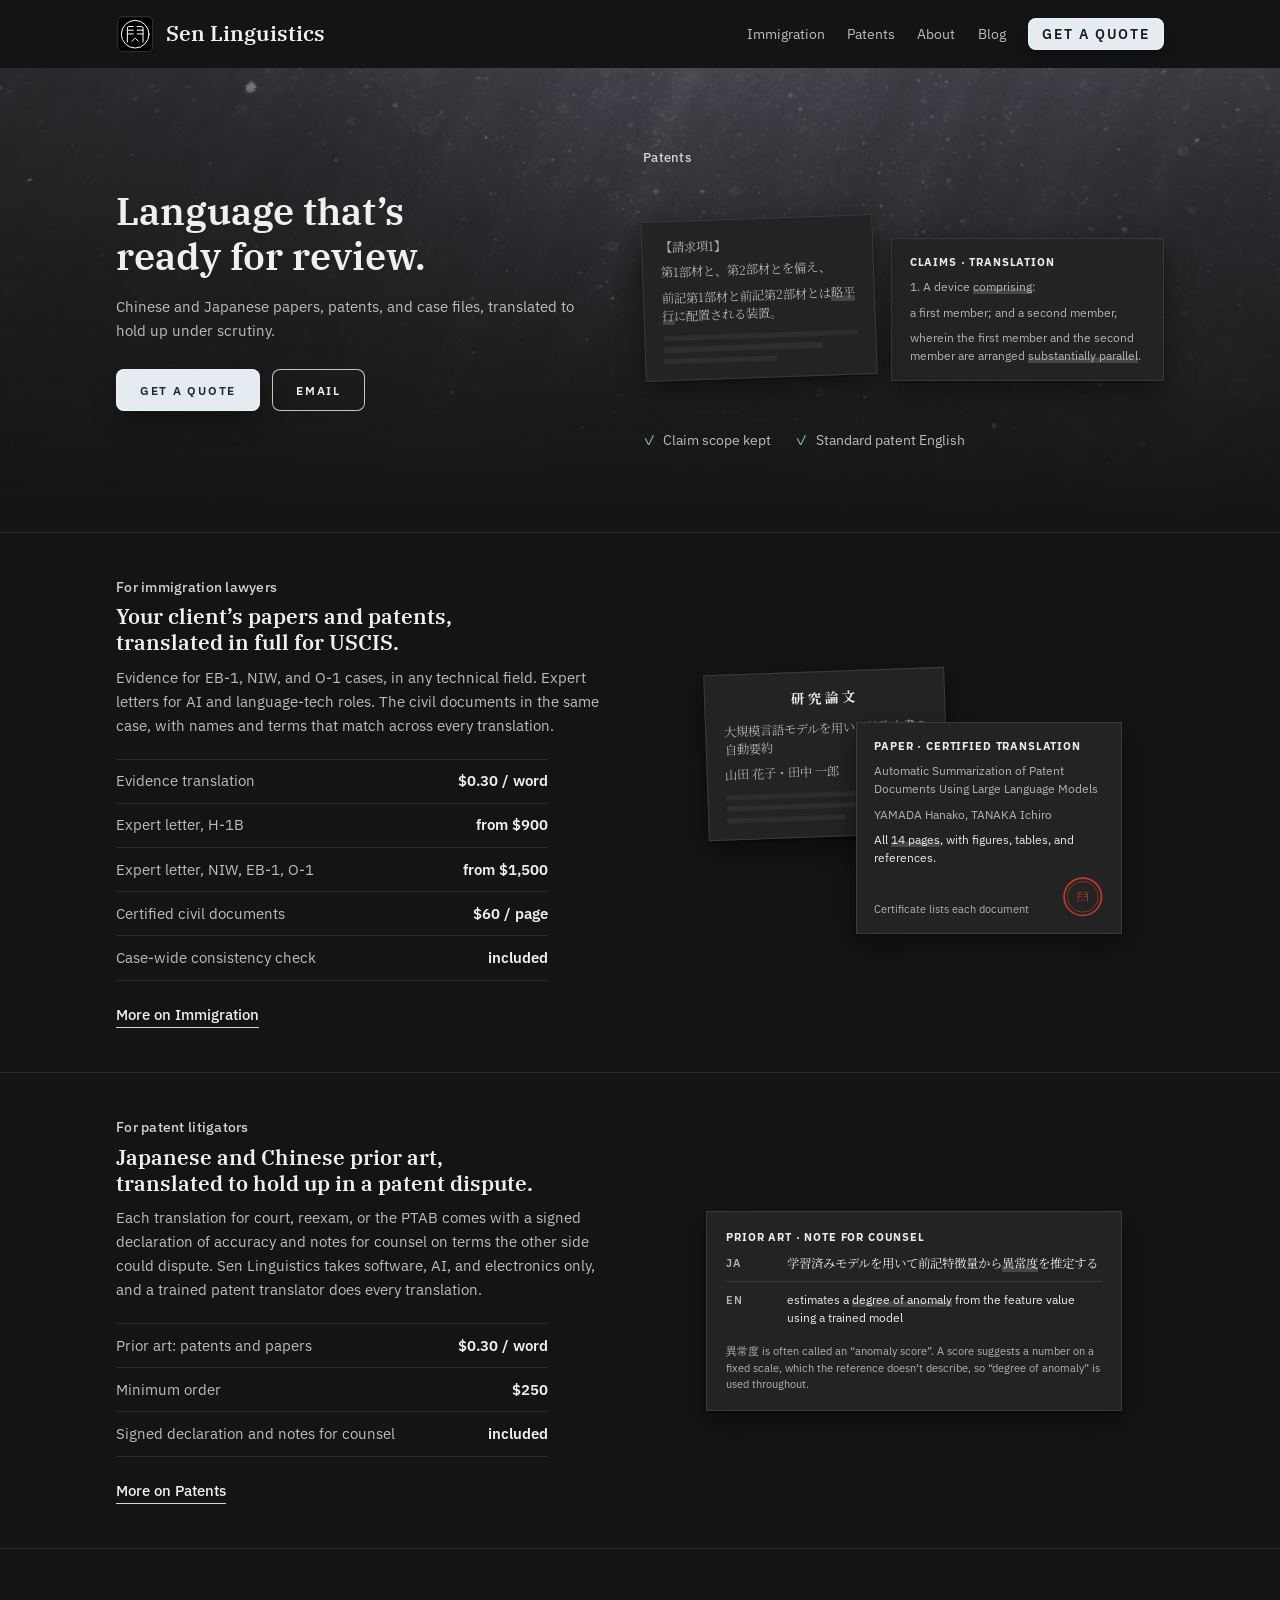
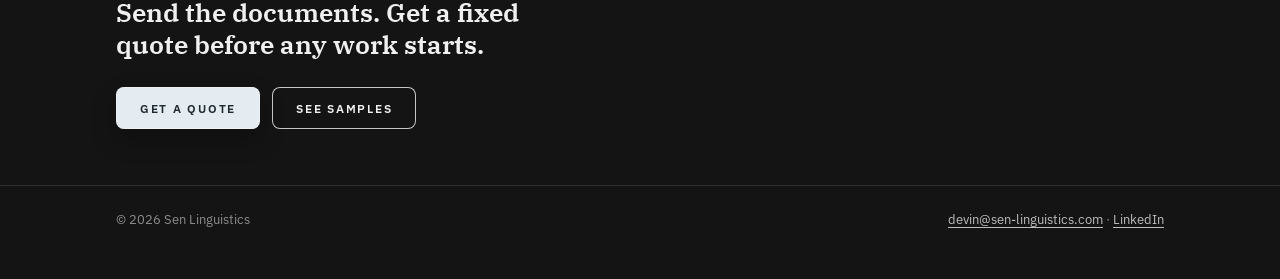
==== commit 0e0f7a42: "style(about): credentials under the bio, larger photo alone on the right Co-Authored-By: Claude Opus" ====
--- a/index.html
+++ b/index.html
@@ -16,7 +16,7 @@
 <link href="https://fonts.googleapis.com/css2?family=IBM+Plex+Sans:wght@400;500;600;700&family=IBM+Plex+Serif:wght@500;600&display=swap" rel="stylesheet">
 <link href="https://fonts.googleapis.com/css2?family=Noto+Serif+JP:wght@500&display=swap" rel="stylesheet">
 <link href="https://fonts.googleapis.com/css2?family=Noto+Serif+SC:wght@500&text=0123456789%E3%80%80%E3%80%82%E4%B8%80%E4%B8%89%E4%B9%9D%E4%B9%A6%E4%BA%8E%E4%BA%AC%E4%BA%B2%E4%BC%9F%E5%85%AC%E5%85%B9%E5%87%BA%E5%8C%97%E5%9B%9B%E5%9B%BD%E5%A4%84%E5%B8%82%E5%B9%B4%E5%BB%BA%E5%BC%A0%E6%97%A5%E6%98%8E%E6%9C%88%E6%9D%8E%E6%AF%8D%E7%88%B6%E7%94%9F%E7%A7%80%E8%8B%B1%E8%AF%81%EF%BC%9A&display=swap" rel="stylesheet">
-<link rel="stylesheet" href="assets/site.css?v=20261106f">
+<link rel="stylesheet" href="assets/site.css?v=20261106g">
 </head>
 <body>
 <a class="skip" href="#main">Skip to content</a>
--- a/assets/site.css
+++ b/assets/site.css
@@ -471,3 +471,7 @@
 .lt{display:grid;grid-template-columns:max-content max-content;gap:.55rem 2.25rem}
 .lt li{font-size:.95rem;color:#a8a8a8}
 .lt small{font-size:.8em;color:var(--ink-3);display:block;font-family:var(--sans);font-weight:400;margin-top:.15rem}
+
+/* about: credentials under the bio, photo alone on the right */
+#founder .creds{margin-top:1.6rem;max-width:none}
+#founder .portrait.big{width:15rem;margin-bottom:0}
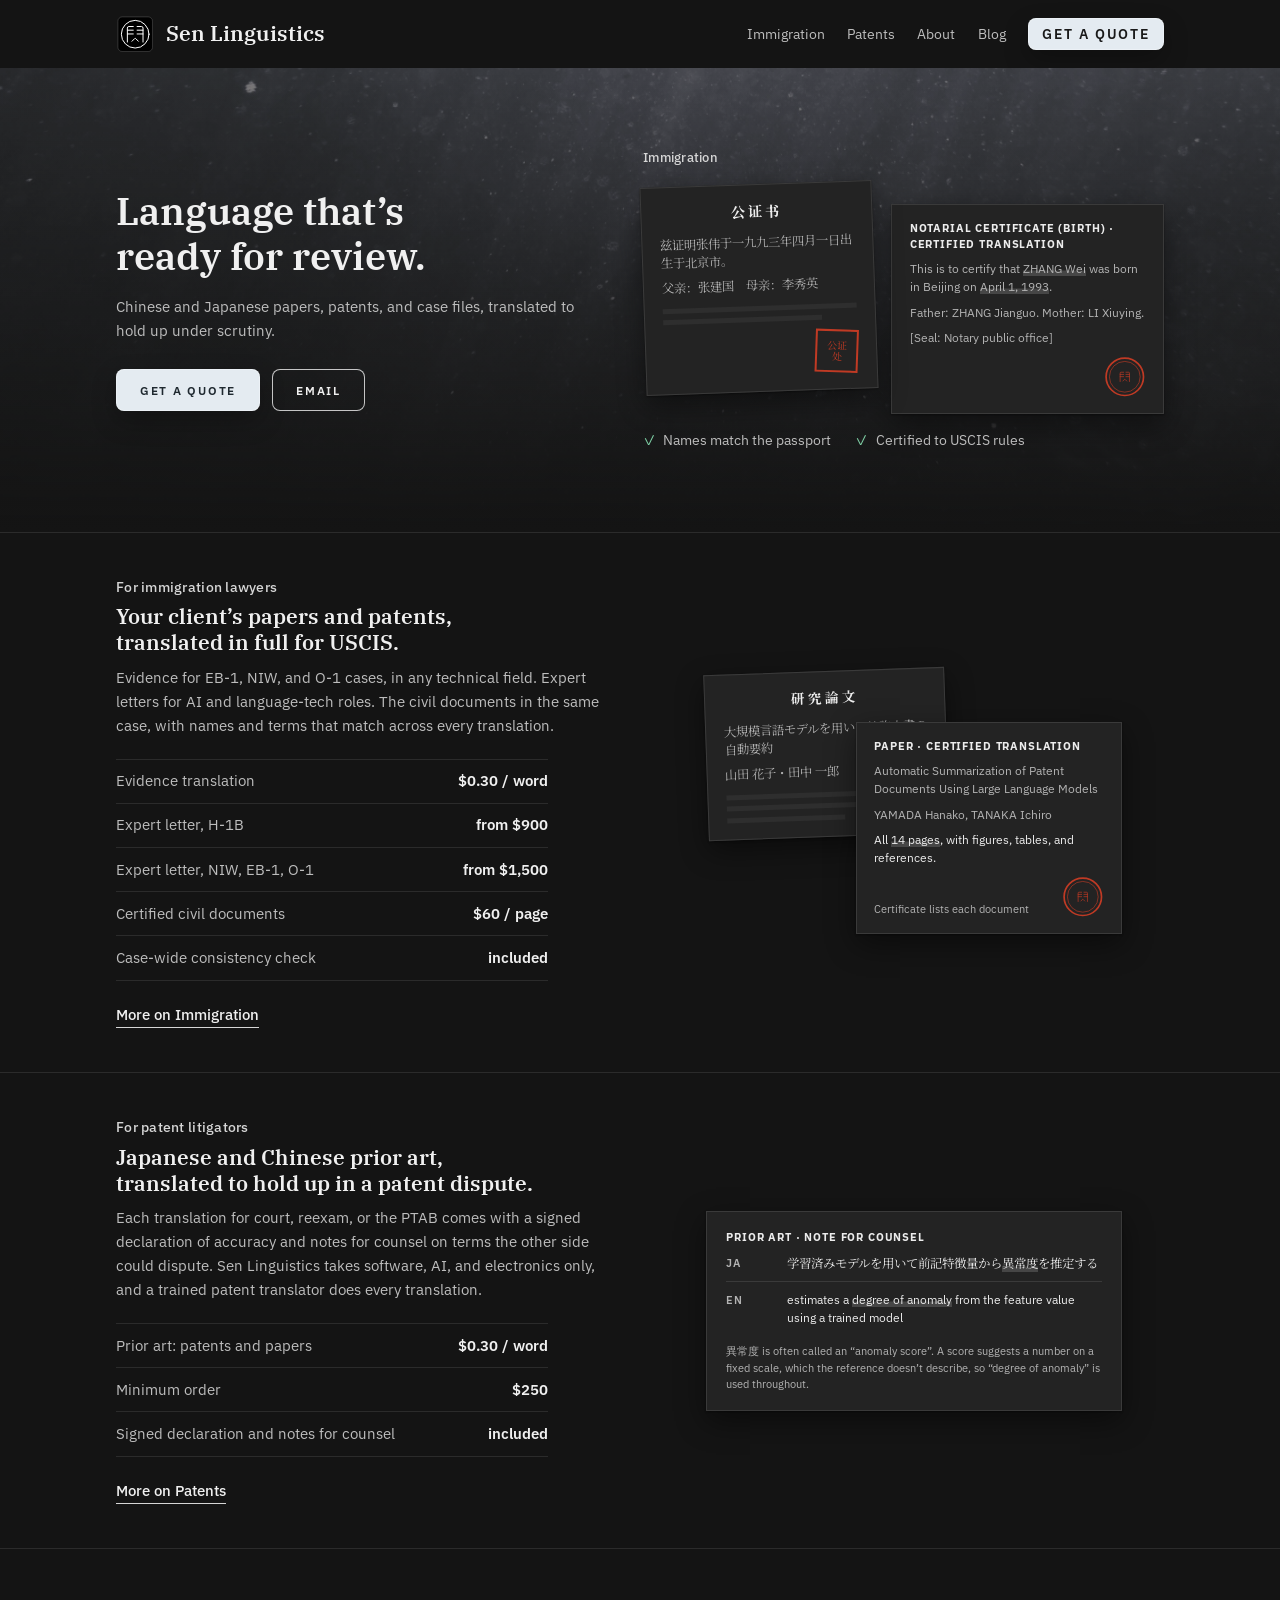
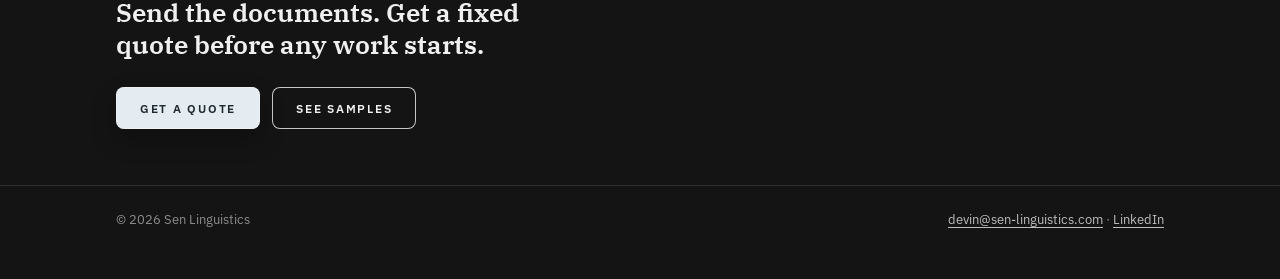
==== commit a4029363: "style(about): expert letter fields as a plain table with typical roles Replaces the letter-style car" ====
--- a/index.html
+++ b/index.html
@@ -16,7 +16,7 @@
 <link href="https://fonts.googleapis.com/css2?family=IBM+Plex+Sans:wght@400;500;600;700&family=IBM+Plex+Serif:wght@500;600&display=swap" rel="stylesheet">
 <link href="https://fonts.googleapis.com/css2?family=Noto+Serif+JP:wght@500&display=swap" rel="stylesheet">
 <link href="https://fonts.googleapis.com/css2?family=Noto+Serif+SC:wght@500&text=0123456789%E3%80%80%E3%80%82%E4%B8%80%E4%B8%89%E4%B9%9D%E4%B9%A6%E4%BA%8E%E4%BA%AC%E4%BA%B2%E4%BC%9F%E5%85%AC%E5%85%B9%E5%87%BA%E5%8C%97%E5%9B%9B%E5%9B%BD%E5%A4%84%E5%B8%82%E5%B9%B4%E5%BB%BA%E5%BC%A0%E6%97%A5%E6%98%8E%E6%9C%88%E6%9D%8E%E6%AF%8D%E7%88%B6%E7%94%9F%E7%A7%80%E8%8B%B1%E8%AF%81%EF%BC%9A&display=swap" rel="stylesheet">
-<link rel="stylesheet" href="assets/site.css?v=20261106g">
+<link rel="stylesheet" href="assets/site.css?v=20261106i">
 </head>
 <body>
 <a class="skip" href="#main">Skip to content</a>
--- a/assets/site.css
+++ b/assets/site.css
@@ -475,3 +475,11 @@
 /* about: credentials under the bio, photo alone on the right */
 #founder .creds{margin-top:1.6rem;max-width:none}
 #founder .portrait.big{width:15rem;margin-bottom:0}
+
+/* about: expert letter fields with typical roles */
+.roles{width:100%;border-collapse:collapse;font-size:.95rem}
+.roles th{text-align:left;font-size:.72rem;letter-spacing:.06em;text-transform:uppercase;color:var(--ink-3);font-weight:600;padding:0 1rem .6rem 0;border-bottom:1px solid var(--rule-strong)}
+.roles td{padding:.7rem 1rem .7rem 0;border-bottom:1px solid var(--rule);vertical-align:top}
+.roles td:first-child{color:var(--ink);font-weight:500}
+.roles td:last-child{color:var(--ink-3);font-size:.88rem}
+.roles td:first-child{white-space:nowrap;padding-right:1.5rem}
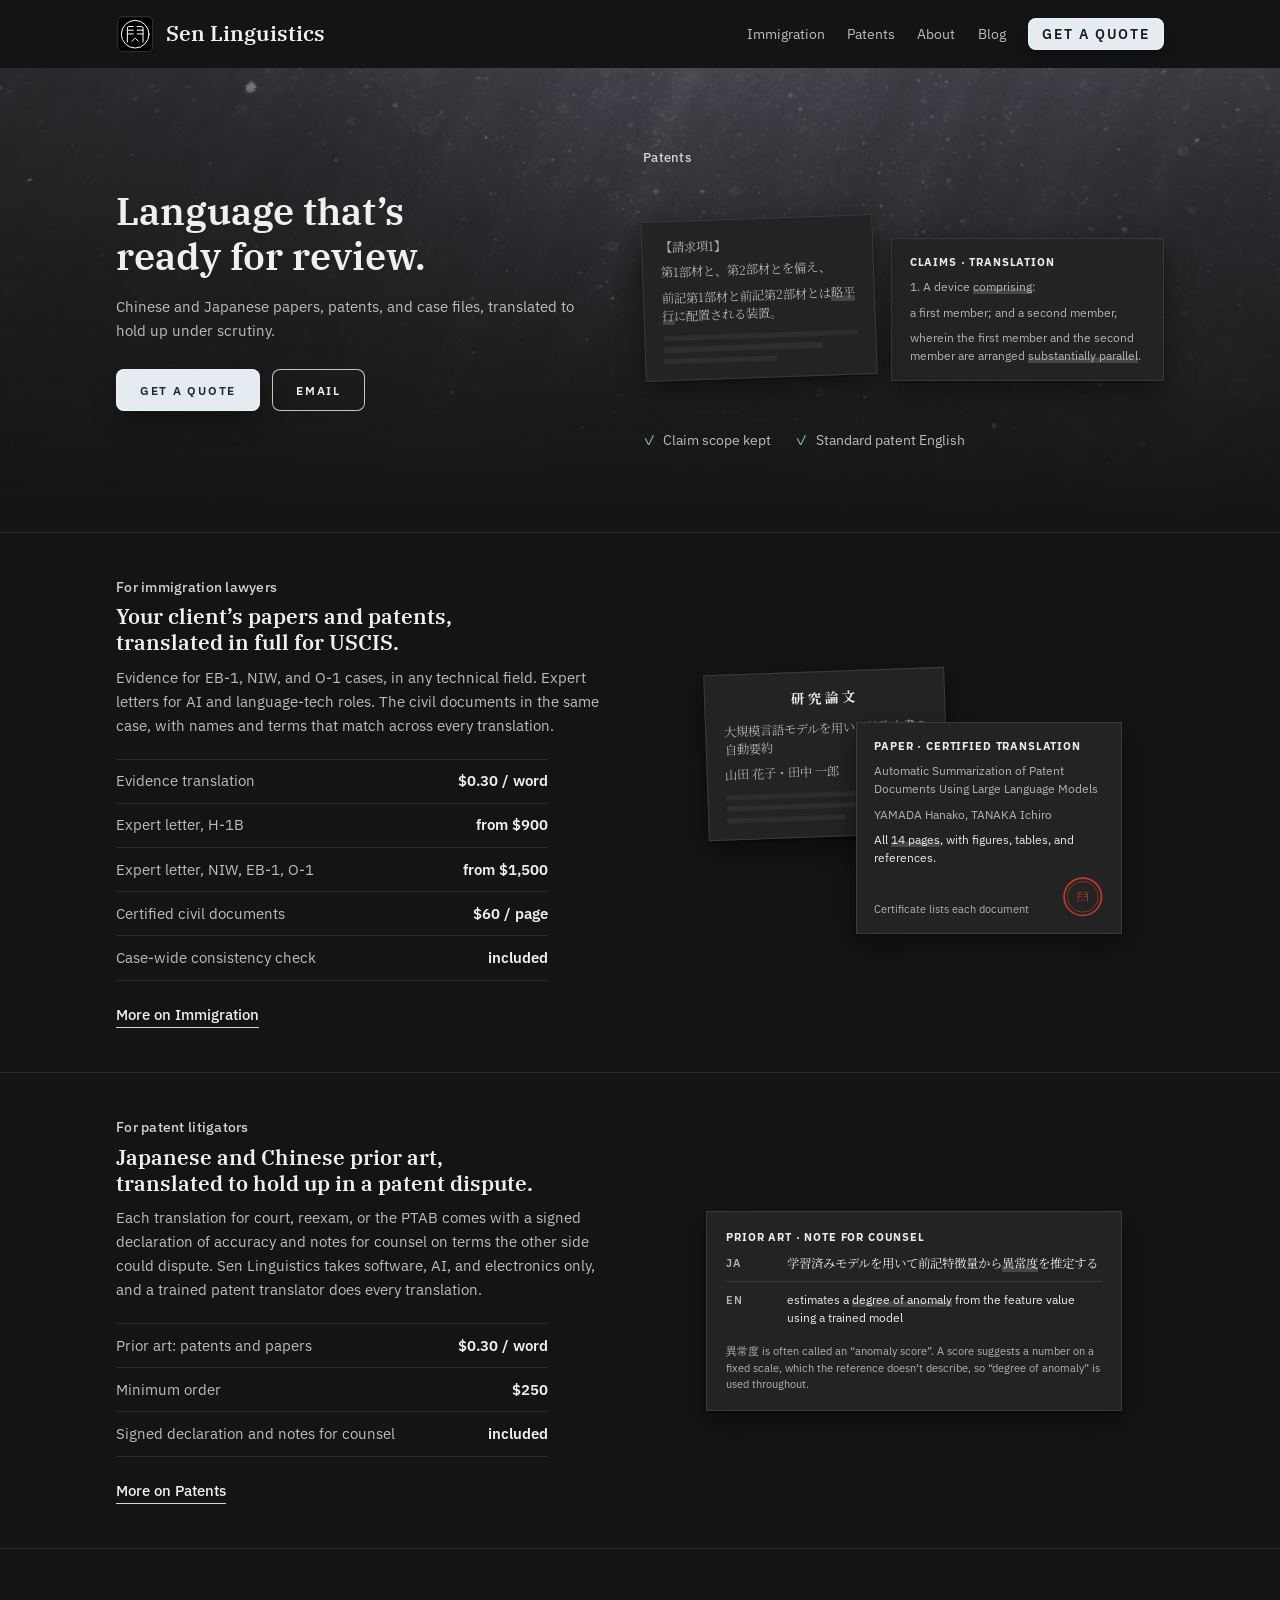
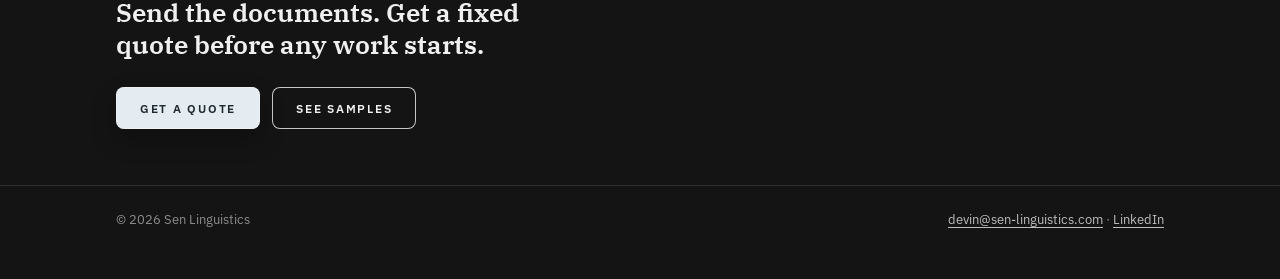
==== commit e949a4e6: "style(about): shorter Record, both lists start on one line Co-Authored-By: Claude Opus 5.5 <noreply@" ====
--- a/index.html
+++ b/index.html
@@ -16,7 +16,7 @@
 <link href="https://fonts.googleapis.com/css2?family=IBM+Plex+Sans:wght@400;500;600;700&family=IBM+Plex+Serif:wght@500;600&display=swap" rel="stylesheet">
 <link href="https://fonts.googleapis.com/css2?family=Noto+Serif+JP:wght@500&display=swap" rel="stylesheet">
 <link href="https://fonts.googleapis.com/css2?family=Noto+Serif+SC:wght@500&text=0123456789%E3%80%80%E3%80%82%E4%B8%80%E4%B8%89%E4%B9%9D%E4%B9%A6%E4%BA%8E%E4%BA%AC%E4%BA%B2%E4%BC%9F%E5%85%AC%E5%85%B9%E5%87%BA%E5%8C%97%E5%9B%9B%E5%9B%BD%E5%A4%84%E5%B8%82%E5%B9%B4%E5%BB%BA%E5%BC%A0%E6%97%A5%E6%98%8E%E6%9C%88%E6%9D%8E%E6%AF%8D%E7%88%B6%E7%94%9F%E7%A7%80%E8%8B%B1%E8%AF%81%EF%BC%9A&display=swap" rel="stylesheet">
-<link rel="stylesheet" href="assets/site.css?v=20261106i">
+<link rel="stylesheet" href="assets/site.css?v=20261106k">
 </head>
 <body>
 <a class="skip" href="#main">Skip to content</a>
--- a/assets/site.css
+++ b/assets/site.css
@@ -483,3 +483,16 @@
 .roles td:first-child{color:var(--ink);font-weight:500}
 .roles td:last-child{color:var(--ink-3);font-size:.88rem}
 .roles td:first-child{white-space:nowrap;padding-right:1.5rem}
+.roles.in-step{margin:1.2rem 0 1.4rem;max-width:36rem}
+/* about: record grouped by service */
+.basis{margin:1.3rem 0 0;display:grid;grid-template-columns:8.5rem minmax(0,1fr);border-bottom:1px solid var(--rule)}
+.basis dt,.basis dd{margin:0;padding:.85rem 0;border-top:1px solid var(--rule)}
+.basis dt{font-size:.72rem;letter-spacing:.08em;text-transform:uppercase;font-weight:600;color:var(--ink);padding-top:1.05rem}
+.basis dd{color:var(--ink-2);font-size:.95rem}
+@media (max-width:520px){.basis{grid-template-columns:1fr}.basis dd{border-top:0;padding-top:0}}
+#founder .portrait.big{width:19rem;border-radius:10px;border-color:transparent;box-shadow:var(--shadow)}
+/* about: record header spans both columns so the two lists start on one line */
+#record .rhead{grid-column:1/-1}
+#record .basis,#record .pubs{margin-top:0}
+#record .basis dd{font-size:.92rem}
+#record .pubs li{padding-block:.85rem}
